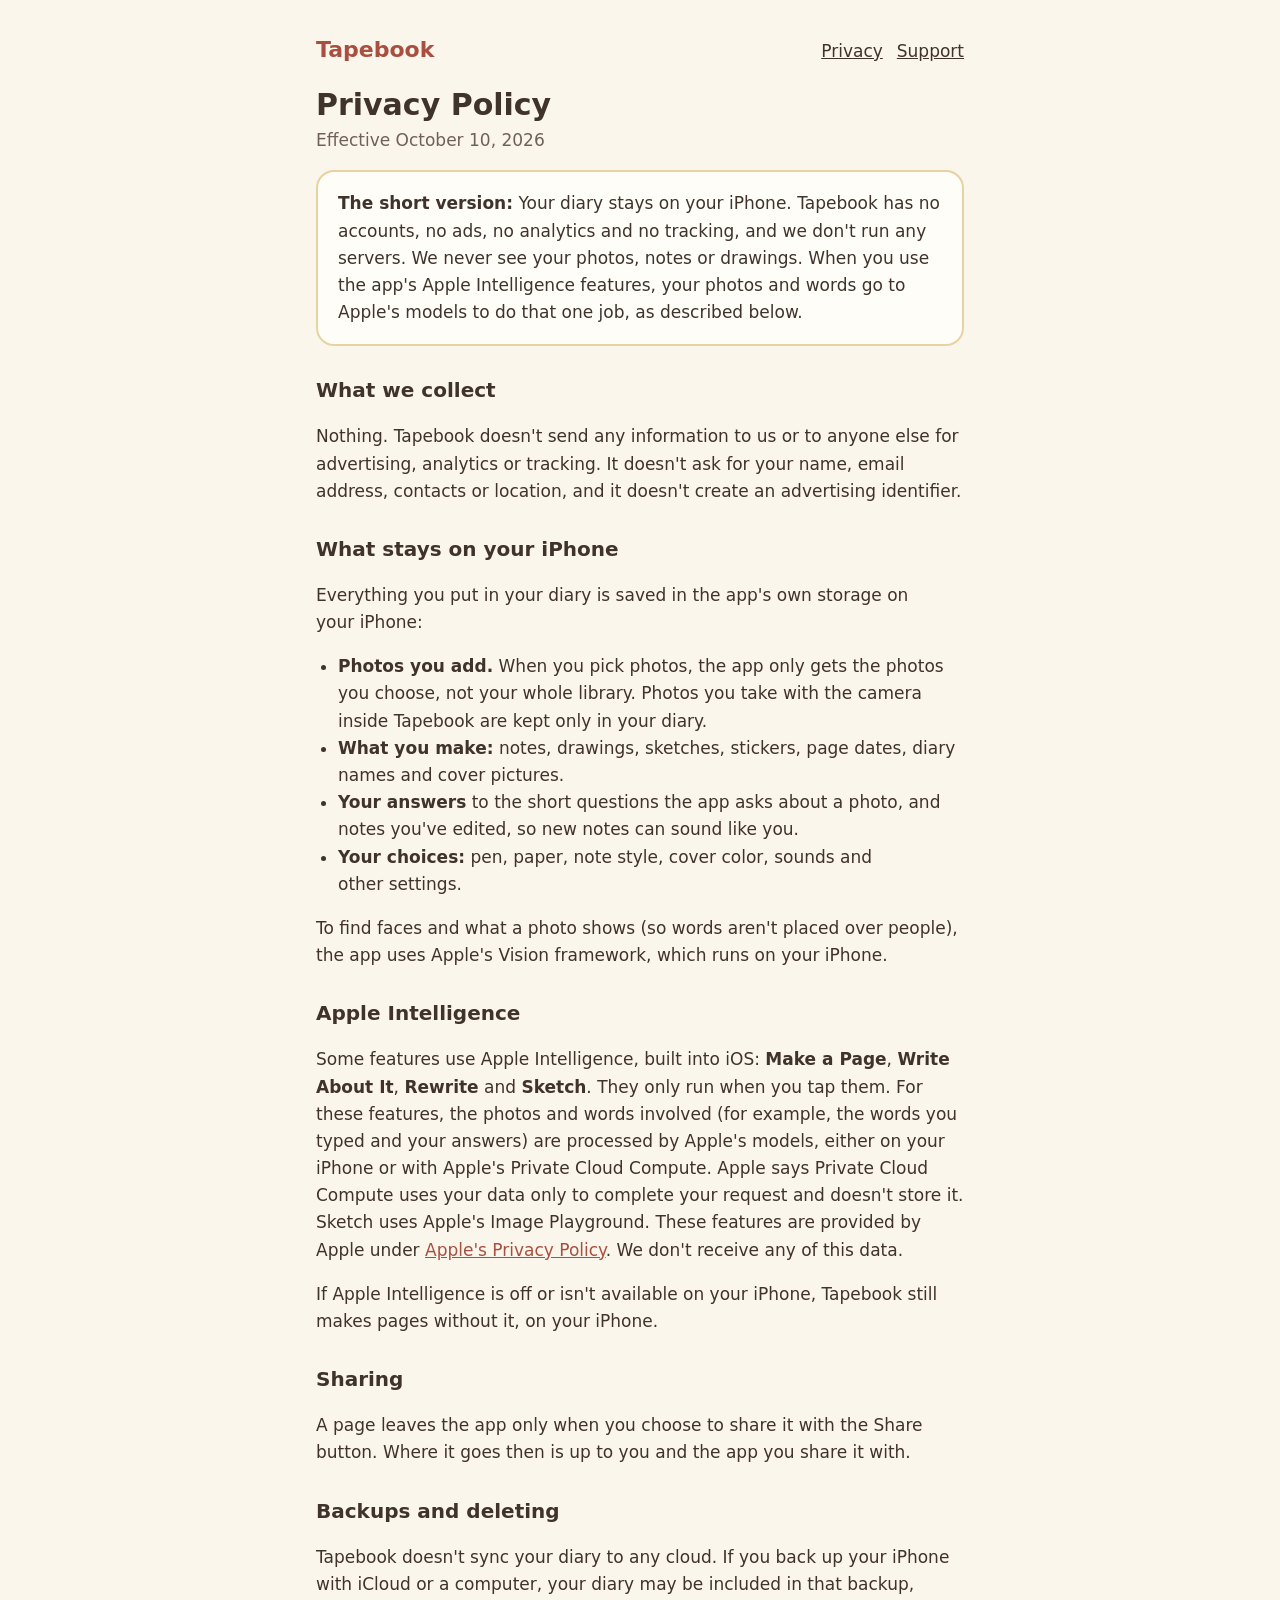
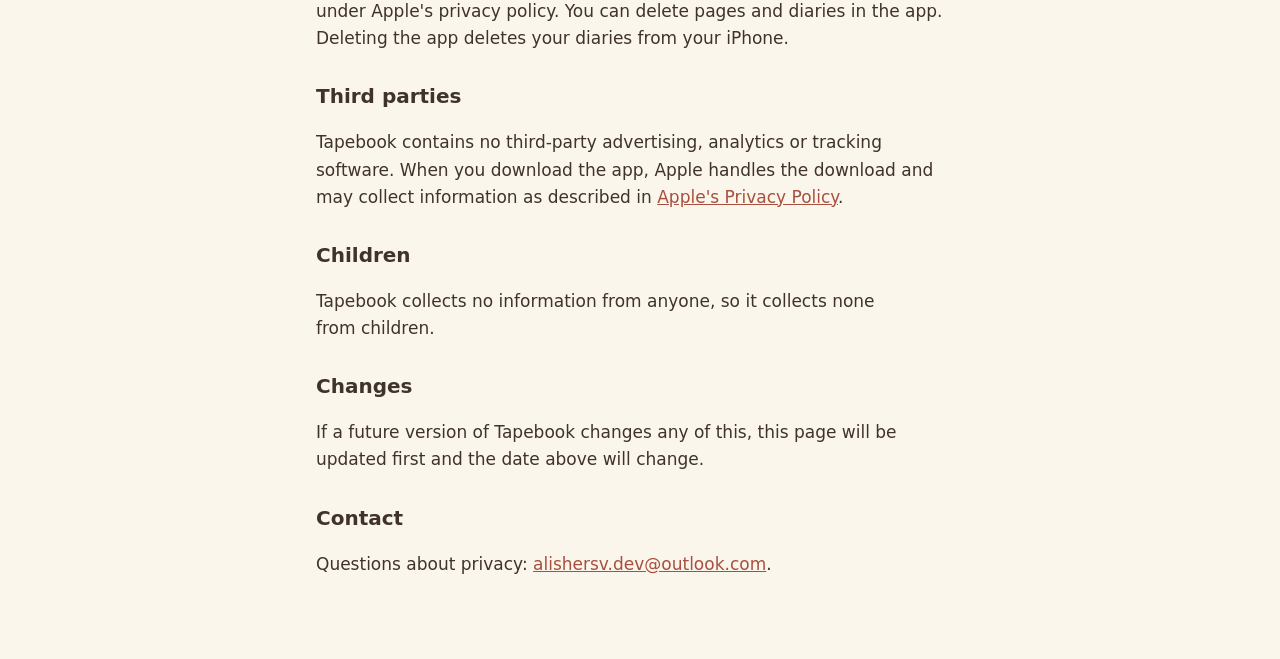
==== privacy.html @ 866a25ef "Privacy policy and support pages for Tapebook Co-Authored-By: Claude Opus 5.5 <noreply@anthropic.com" ====
<!doctype html>
<html lang="en">
<head>
<meta charset="utf-8">
<meta name="viewport" content="width=device-width, initial-scale=1">
<title>Privacy Policy · Tapebook</title>
<meta name="description" content="Tapebook keeps your diary on your iPhone. This page explains what stays on your device and what Apple Intelligence uses.">
<link rel="stylesheet" href="style.css">
<link rel="icon" type="image/png" href="favicon.png">
<link rel="apple-touch-icon" href="apple-touch-icon.png">
</head>
<body>
<main>
<header class="top"><a class="brand" href="./">Tapebook</a><nav><a href="privacy.html">Privacy</a><a href="support.html">Support</a></nav></header>

<h1>Privacy Policy</h1>
<p class="date">Effective October 10, 2026</p>

<div class="card short">
<p><strong>The short version:</strong> Your diary stays on your iPhone. Tapebook has no accounts, no ads, no analytics and no tracking, and we don't run any servers. We never see your photos, notes or drawings. When you use the app's Apple Intelligence features, your photos and words go to Apple's models to do that one job, as described below.</p>
</div>

<h2>What we collect</h2>
<p>Nothing. Tapebook doesn't send any information to us or to anyone else for advertising, analytics or tracking. It doesn't ask for your name, email address, contacts or location, and it doesn't create an advertising identifier.</p>

<h2>What stays on your iPhone</h2>
<p>Everything you put in your diary is saved in the app's own storage on your iPhone:</p>
<ul>
<li><strong>Photos you add.</strong> When you pick photos, the app only gets the photos you choose, not your whole library. Photos you take with the camera inside Tapebook are kept only in your diary.</li>
<li><strong>What you make:</strong> notes, drawings, sketches, stickers, page dates, diary names and cover pictures.</li>
<li><strong>Your answers</strong> to the short questions the app asks about a photo, and notes you've edited, so new notes can sound like you.</li>
<li><strong>Your choices:</strong> pen, paper, note style, cover color, sounds and other settings.</li>
</ul>
<p>To find faces and what a photo shows (so words aren't placed over people), the app uses Apple's Vision framework, which runs on your iPhone.</p>

<h2>Apple Intelligence</h2>
<p>Some features use Apple Intelligence, built into iOS: <strong>Make a Page</strong>, <strong>Write About It</strong>, <strong>Rewrite</strong> and <strong>Sketch</strong>. They only run when you tap them. For these features, the photos and words involved (for example, the words you typed and your answers) are processed by Apple's models, either on your iPhone or with Apple's Private Cloud Compute. Apple says Private Cloud Compute uses your data only to complete your request and doesn't store it. Sketch uses Apple's Image Playground. These features are provided by Apple under <a href="https://www.apple.com/legal/privacy/">Apple's Privacy Policy</a>. We don't receive any of this data.</p>
<p>If Apple Intelligence is off or isn't available on your iPhone, Tapebook still makes pages without it, on your iPhone.</p>

<h2>Sharing</h2>
<p>A page leaves the app only when you choose to share it with the Share button. Where it goes then is up to you and the app you share it with.</p>

<h2>Backups and deleting</h2>
<p>Tapebook doesn't sync your diary to any cloud. If you back up your iPhone with iCloud or a computer, your diary may be included in that backup, under Apple's privacy policy. You can delete pages and diaries in the app. Deleting the app deletes your diaries from your iPhone.</p>

<h2>Third parties</h2>
<p>Tapebook contains no third-party advertising, analytics or tracking software. When you download the app, Apple handles the download and may collect information as described in <a href="https://www.apple.com/legal/privacy/">Apple's Privacy Policy</a>.</p>

<h2>Children</h2>
<p>Tapebook collects no information from anyone, so it collects none from children.</p>

<h2>Changes</h2>
<p>If a future version of Tapebook changes any of this, this page will be updated first and the date above will change.</p>

<h2>Contact</h2>
<p>Questions about privacy: <a href="mailto:alishersv.dev@outlook.com?subject=Tapebook%20privacy">alishersv.dev@outlook.com</a>.</p>
</main>
</body>
</html>
---- style.css ----
:root {
  --paper: #fbf6ec; --card: #fffdf7; --ink: #3f332c; --soft: #6f6157;
  --accent: #a84f3f; --tape: #e7d3a1; --line: #e5d9c3;
}
@media (prefers-color-scheme: dark) {
  :root { --paper: #241e1b; --card: #2f2824; --ink: #f3e9d8; --soft: #c4b5a2; --accent: #e9806a; --tape: #b99a5b; --line: #463b35; }
}
* { box-sizing: border-box; }
html { -webkit-text-size-adjust: 100%; }
body {
  margin: 0; background: var(--paper); color: var(--ink);
  font: 17px/1.6 system-ui, -apple-system, "Segoe UI", Roboto, sans-serif;
}
main { max-width: 680px; margin: 0 auto; padding: 32px 16px 64px; }
header.top { display: flex; justify-content: space-between; align-items: baseline; gap: 12px; flex-wrap: wrap; margin-bottom: 20px; }
.brand { font-weight: 800; font-size: 22px; color: var(--accent); text-decoration: none; }
nav a { color: var(--ink); margin-left: 14px; }
nav a:first-child { margin-left: 0; }
h1 { font-size: 30px; line-height: 1.2; margin: 8px 0 4px; }
h2 { font-size: 20px; margin: 28px 0 6px; }
p, li { text-wrap: pretty; }
a { color: var(--accent); }
.date { color: var(--soft); margin: 0 0 16px; }
.card { background: var(--card); border: 2px solid var(--line); border-radius: 18px; padding: 18px 20px; margin: 16px 0; }
.card.short { border-color: var(--tape); }
.card p:first-child, .card h2:first-child { margin-top: 0; }
.card p:last-child, .card ul:last-child { margin-bottom: 0; }
ul { padding-left: 22px; }
.links { display: grid; gap: 12px; margin-top: 20px; }
.links a { display: block; background: var(--card); border: 2px solid var(--line); border-radius: 16px; padding: 14px 18px; text-decoration: none; color: var(--ink); font-weight: 700; }
.links a span { display: block; font-weight: 400; color: var(--soft); }
footer { color: var(--soft); font-size: 15px; margin-top: 40px; }
.app-icon { display: block; border-radius: 27px; margin: 8px 0 14px; box-shadow: 0 6px 18px rgba(63, 51, 44, 0.25); }
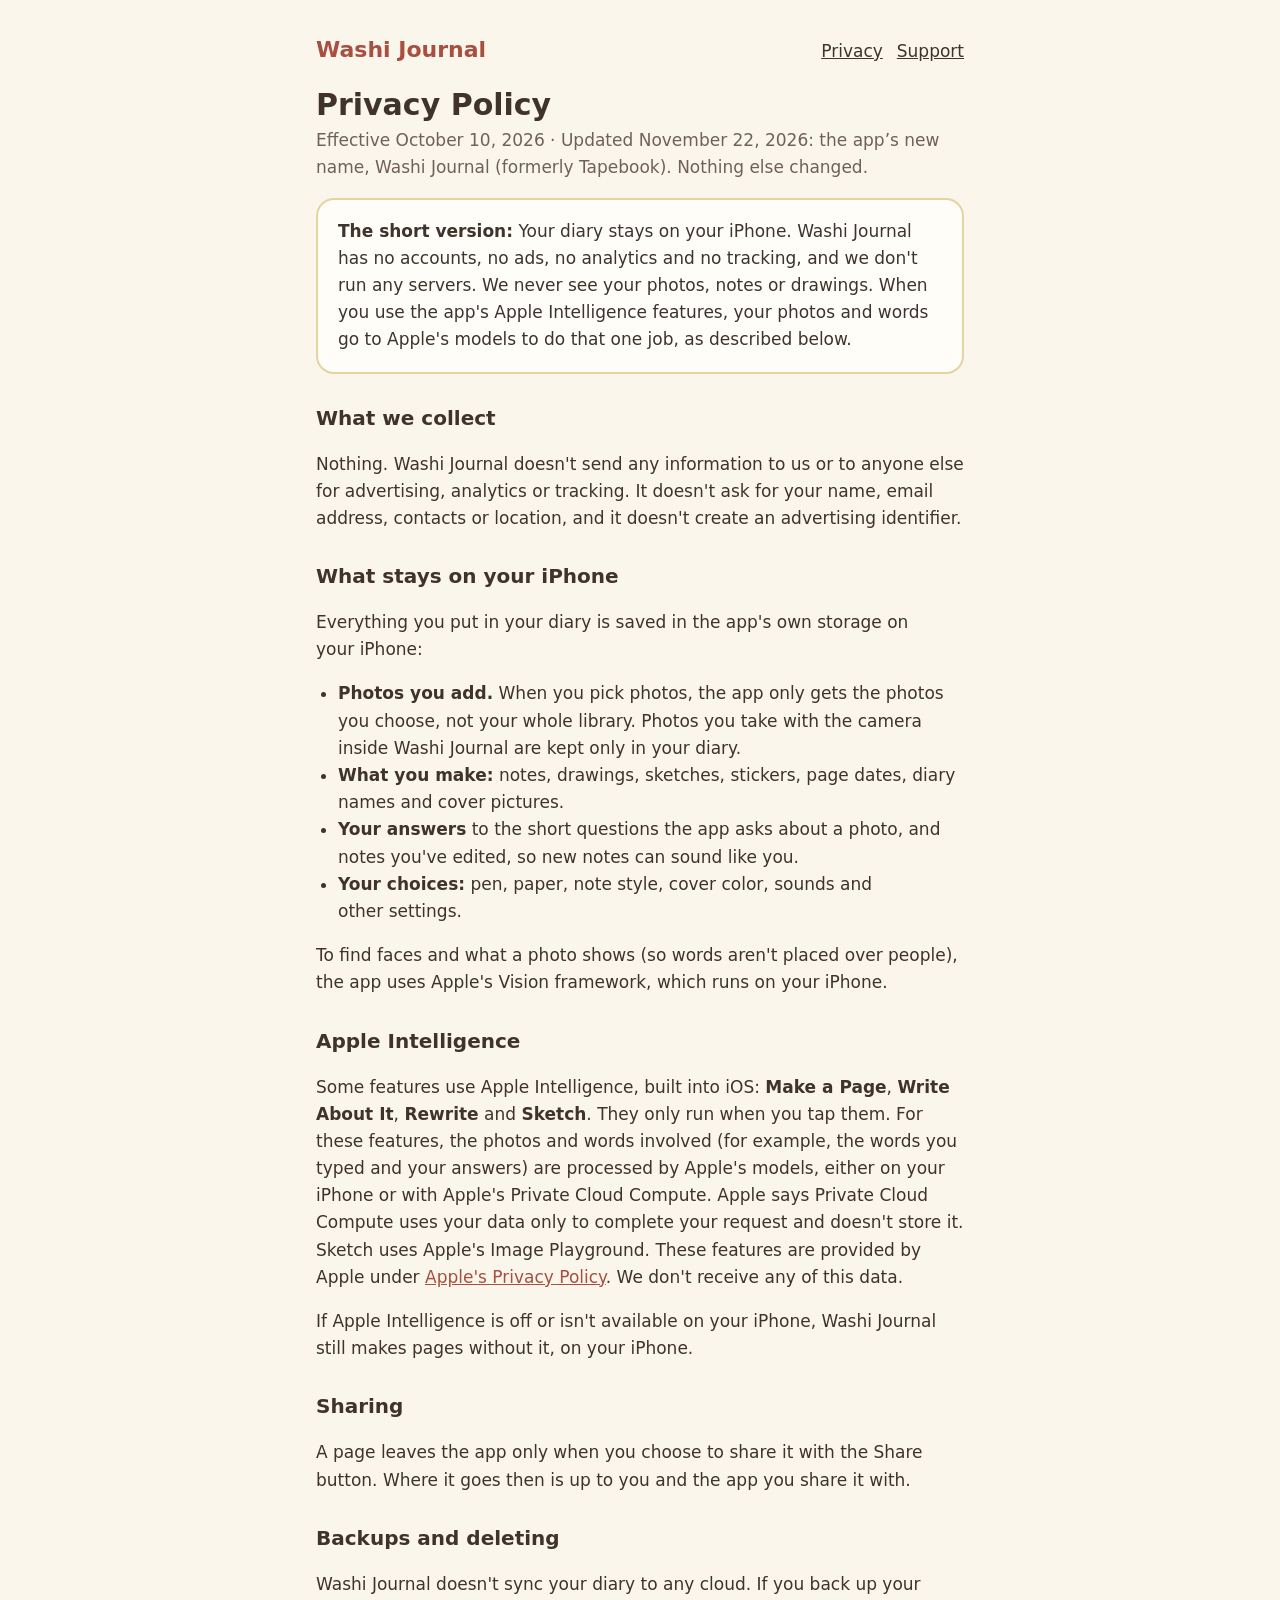
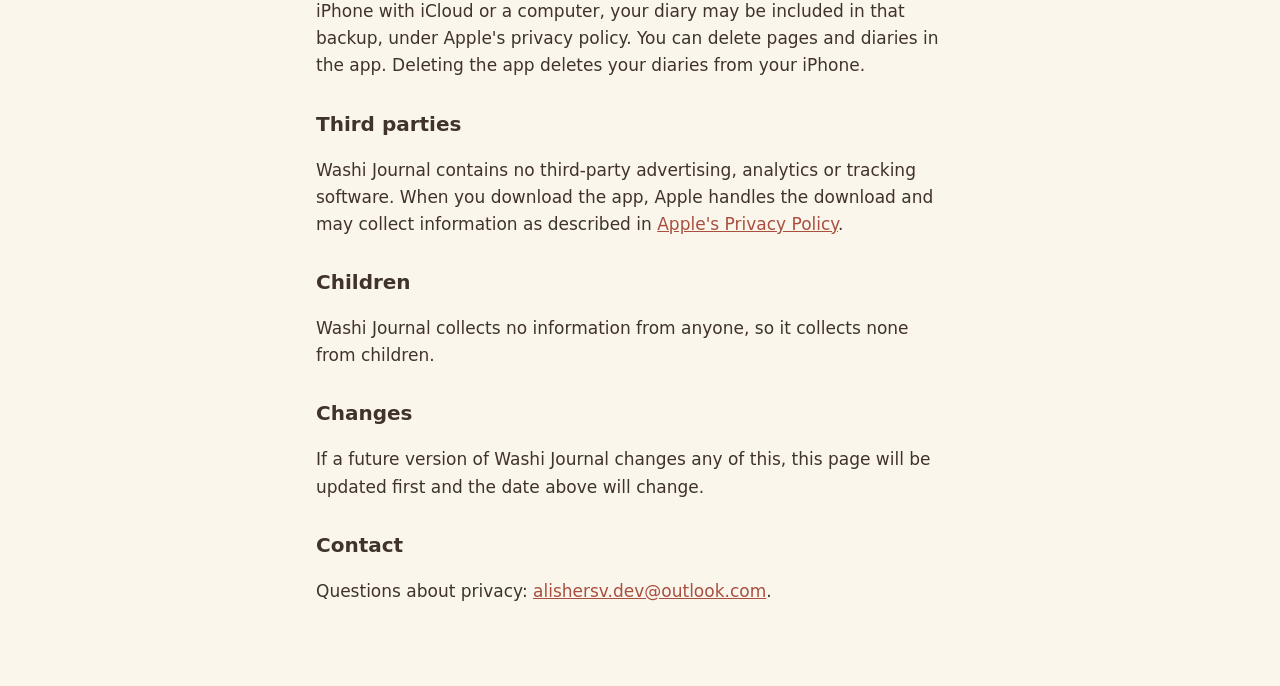
==== commit f26de374: "Rename to Washi Journal; new flat app icon The app is now called Washi Journal (formerly Tapebook). " ====
--- a/privacy.html
+++ b/privacy.html
@@ -3,30 +3,30 @@
 <head>
 <meta charset="utf-8">
 <meta name="viewport" content="width=device-width, initial-scale=1">
-<title>Privacy Policy · Tapebook</title>
-<meta name="description" content="Tapebook keeps your diary on your iPhone. This page explains what stays on your device and what Apple Intelligence uses.">
+<title>Privacy Policy · Washi Journal</title>
+<meta name="description" content="Washi Journal keeps your diary on your iPhone. This page explains what stays on your device and what Apple Intelligence uses.">
 <link rel="stylesheet" href="style.css">
 <link rel="icon" type="image/png" href="favicon.png">
 <link rel="apple-touch-icon" href="apple-touch-icon.png">
 </head>
 <body>
 <main>
-<header class="top"><a class="brand" href="./">Tapebook</a><nav><a href="privacy.html">Privacy</a><a href="support.html">Support</a></nav></header>
+<header class="top"><a class="brand" href="./">Washi Journal</a><nav><a href="privacy.html">Privacy</a><a href="support.html">Support</a></nav></header>
 
 <h1>Privacy Policy</h1>
-<p class="date">Effective October 10, 2026</p>
+<p class="date">Effective October 10, 2026 · Updated November 22, 2026: the app’s new name, Washi Journal (formerly Tapebook). Nothing else changed.</p>
 
 <div class="card short">
-<p><strong>The short version:</strong> Your diary stays on your iPhone. Tapebook has no accounts, no ads, no analytics and no tracking, and we don't run any servers. We never see your photos, notes or drawings. When you use the app's Apple Intelligence features, your photos and words go to Apple's models to do that one job, as described below.</p>
+<p><strong>The short version:</strong> Your diary stays on your iPhone. Washi Journal has no accounts, no ads, no analytics and no tracking, and we don't run any servers. We never see your photos, notes or drawings. When you use the app's Apple Intelligence features, your photos and words go to Apple's models to do that one job, as described below.</p>
 </div>
 
 <h2>What we collect</h2>
-<p>Nothing. Tapebook doesn't send any information to us or to anyone else for advertising, analytics or tracking. It doesn't ask for your name, email address, contacts or location, and it doesn't create an advertising identifier.</p>
+<p>Nothing. Washi Journal doesn't send any information to us or to anyone else for advertising, analytics or tracking. It doesn't ask for your name, email address, contacts or location, and it doesn't create an advertising identifier.</p>
 
 <h2>What stays on your iPhone</h2>
 <p>Everything you put in your diary is saved in the app's own storage on your iPhone:</p>
 <ul>
-<li><strong>Photos you add.</strong> When you pick photos, the app only gets the photos you choose, not your whole library. Photos you take with the camera inside Tapebook are kept only in your diary.</li>
+<li><strong>Photos you add.</strong> When you pick photos, the app only gets the photos you choose, not your whole library. Photos you take with the camera inside Washi Journal are kept only in your diary.</li>
 <li><strong>What you make:</strong> notes, drawings, sketches, stickers, page dates, diary names and cover pictures.</li>
 <li><strong>Your answers</strong> to the short questions the app asks about a photo, and notes you've edited, so new notes can sound like you.</li>
 <li><strong>Your choices:</strong> pen, paper, note style, cover color, sounds and other settings.</li>
@@ -35,25 +35,25 @@
 
 <h2>Apple Intelligence</h2>
 <p>Some features use Apple Intelligence, built into iOS: <strong>Make a Page</strong>, <strong>Write About It</strong>, <strong>Rewrite</strong> and <strong>Sketch</strong>. They only run when you tap them. For these features, the photos and words involved (for example, the words you typed and your answers) are processed by Apple's models, either on your iPhone or with Apple's Private Cloud Compute. Apple says Private Cloud Compute uses your data only to complete your request and doesn't store it. Sketch uses Apple's Image Playground. These features are provided by Apple under <a href="https://www.apple.com/legal/privacy/">Apple's Privacy Policy</a>. We don't receive any of this data.</p>
-<p>If Apple Intelligence is off or isn't available on your iPhone, Tapebook still makes pages without it, on your iPhone.</p>
+<p>If Apple Intelligence is off or isn't available on your iPhone, Washi Journal still makes pages without it, on your iPhone.</p>
 
 <h2>Sharing</h2>
 <p>A page leaves the app only when you choose to share it with the Share button. Where it goes then is up to you and the app you share it with.</p>
 
 <h2>Backups and deleting</h2>
-<p>Tapebook doesn't sync your diary to any cloud. If you back up your iPhone with iCloud or a computer, your diary may be included in that backup, under Apple's privacy policy. You can delete pages and diaries in the app. Deleting the app deletes your diaries from your iPhone.</p>
+<p>Washi Journal doesn't sync your diary to any cloud. If you back up your iPhone with iCloud or a computer, your diary may be included in that backup, under Apple's privacy policy. You can delete pages and diaries in the app. Deleting the app deletes your diaries from your iPhone.</p>
 
 <h2>Third parties</h2>
-<p>Tapebook contains no third-party advertising, analytics or tracking software. When you download the app, Apple handles the download and may collect information as described in <a href="https://www.apple.com/legal/privacy/">Apple's Privacy Policy</a>.</p>
+<p>Washi Journal contains no third-party advertising, analytics or tracking software. When you download the app, Apple handles the download and may collect information as described in <a href="https://www.apple.com/legal/privacy/">Apple's Privacy Policy</a>.</p>
 
 <h2>Children</h2>
-<p>Tapebook collects no information from anyone, so it collects none from children.</p>
+<p>Washi Journal collects no information from anyone, so it collects none from children.</p>
 
 <h2>Changes</h2>
-<p>If a future version of Tapebook changes any of this, this page will be updated first and the date above will change.</p>
+<p>If a future version of Washi Journal changes any of this, this page will be updated first and the date above will change.</p>
 
 <h2>Contact</h2>
-<p>Questions about privacy: <a href="mailto:alishersv.dev@outlook.com?subject=Tapebook%20privacy">alishersv.dev@outlook.com</a>.</p>
+<p>Questions about privacy: <a href="mailto:alishersv.dev@outlook.com?subject=Washi%20Journal%20privacy">alishersv.dev@outlook.com</a>.</p>
 </main>
 </body>
 </html>
